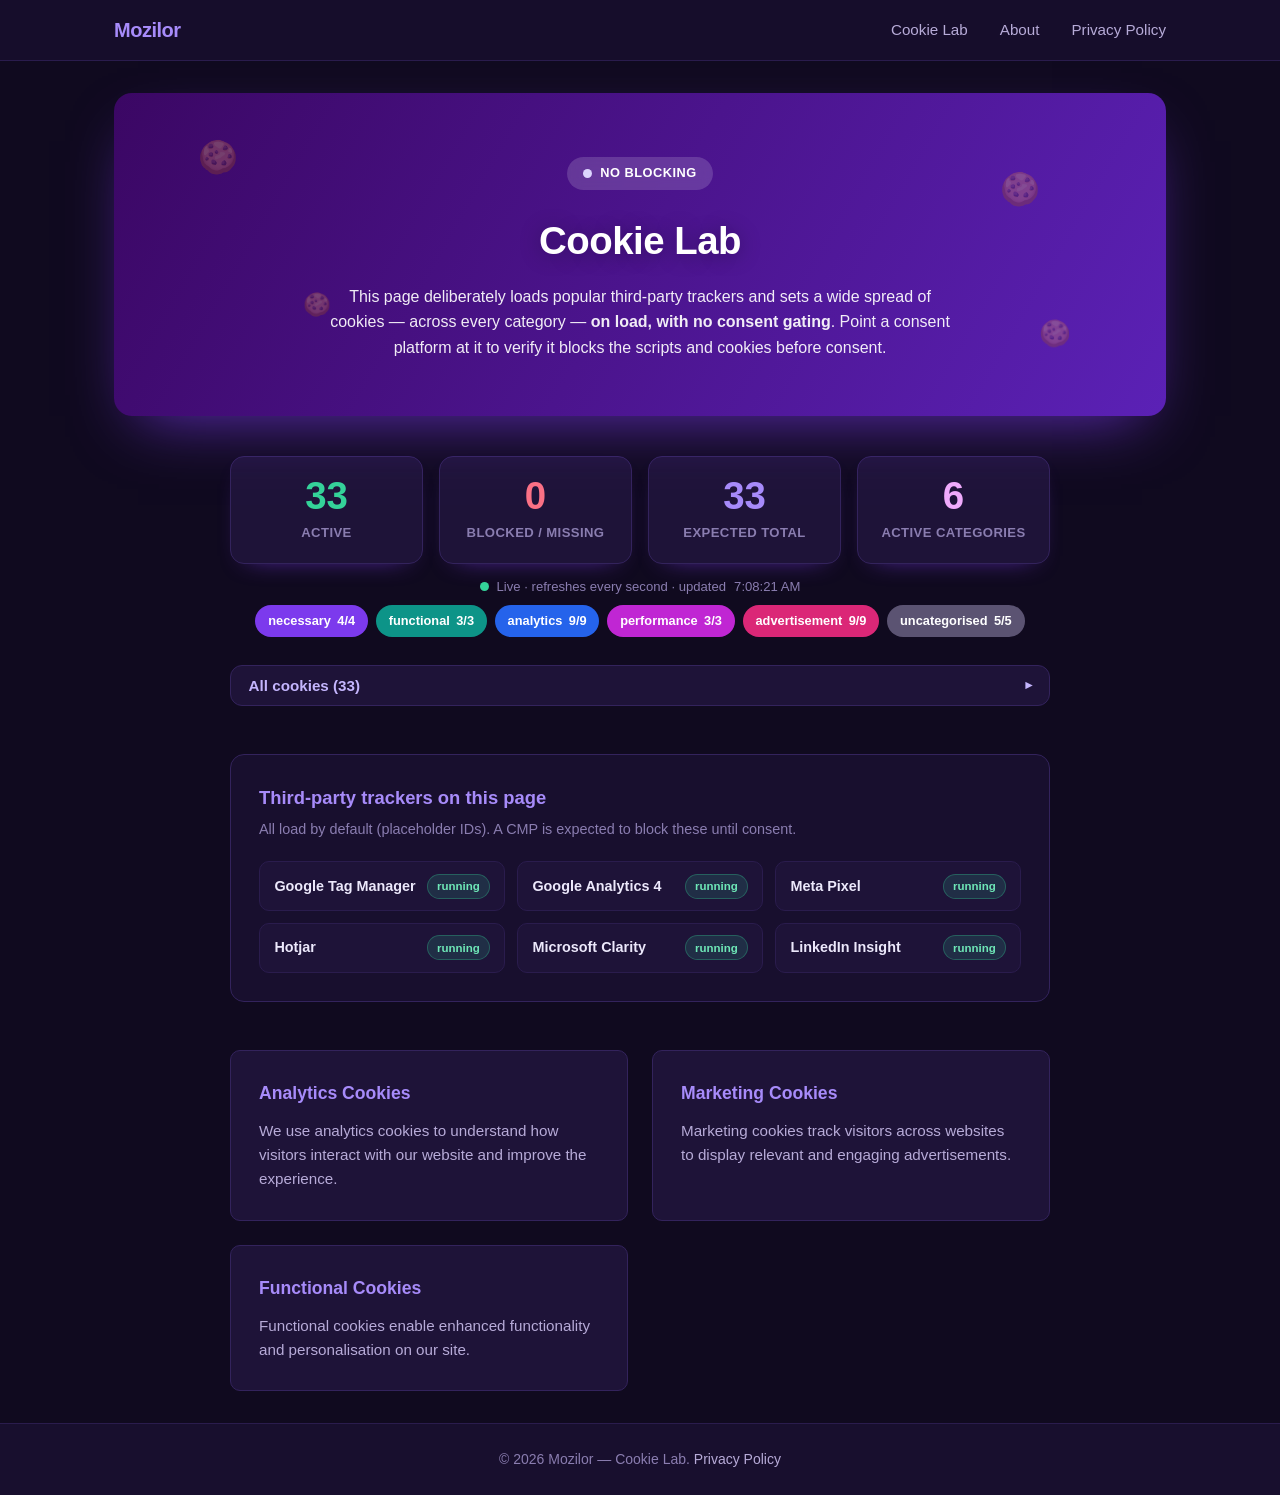
==== index.html @ 1a072ef5 "Retheme site to deep violet and make Cookie Lab the home page Replace the light blue/amber palette w" ====
<!DOCTYPE html>
<html lang="en">
<head>
  <meta charset="UTF-8" />
  <meta name="viewport" content="width=device-width, initial-scale=1.0" />
  <title>Cookie Lab — Mozilor Test Site</title>
  <link rel="stylesheet" href="css/style.css" />

  <!-- ============================================================
       COOKIE LAB — deliberately cookie- & script-heavy test page.
       Everything here runs BY DEFAULT with NO consent gating, so a
       CMP (e.g. CookieYes) can be layered on top to verify it blocks
       these scripts/cookies before consent. Do NOT add type="text/plain"
       or data-cookieyes here — that would pre-block and defeat the test.
       ============================================================ -->

  <!-- 1) First-party cookies across every category, set synchronously on load. -->
  <script>
    (function () {
      var exp = new Date(Date.now() + 365 * 864e5).toUTCString();
      // name -> CookieYes category (for the live readout below)
      var jar = {
        // Necessary
        'PHPSESSID': 'necessary',
        'csrftoken': 'necessary',
        'XSRF-TOKEN': 'necessary',
        'wordpress_test_cookie': 'necessary',
        // Functional
        'yt-remote-device-id': 'functional',
        'yt-remote-connected-devices': 'functional',
        'wp-wpml_current_language': 'functional',
        // Analytics
        '_ga': 'analytics',
        '_gid': 'analytics',
        '_ga_QSV2L7QZRD': 'analytics',
        '__utma': 'analytics',
        '__utmb': 'analytics',
        '__utmz': 'analytics',
        '_hjSessionUser_1234567': 'analytics',
        '_clck': 'analytics',
        '_clsk': 'analytics',
        // Performance
        '_gat': 'performance',
        '_gat_gtag_UA_000000_1': 'performance',
        'AMP_TOKEN': 'performance',
        // Advertisement
        '_fbp': 'advertisement',
        'fr': 'advertisement',
        '_gcl_au': 'advertisement',
        'IDE': 'advertisement',
        'test_cookie': 'advertisement',
        'MUID': 'advertisement',
        '_ttp': 'advertisement',
        'personalization_id': 'advertisement',
        '_scid': 'advertisement',
        // Uncategorised (invented names, not in any dictionary)
        'qa_uncat_alpha': 'uncategorised',
        'qa_uncat_beta': 'uncategorised',
        'qa_uncat_gamma': 'uncategorised',
        'qa_custom_widget': 'uncategorised',
        'qa_session_flag': 'uncategorised'
      };
      var i = 0;
      for (var name in jar) {
        document.cookie = name + '=qa_test_' + (i++) + '; expires=' + exp + '; path=/; SameSite=Lax';
      }
      window.__cookieCats = jar; // used by the cosmetic readout at the bottom
    })();
  </script>

  <!-- 2) Real third-party trackers, loaded BY DEFAULT (placeholder IDs).
       These are recognisable script URLs that a CMP is expected to auto-block.
       With dummy IDs they no-op functionally but still fire the network
       requests and set their own cookies, which is what we want to test. -->

  <!-- Google Tag Manager -->
  <script>
    (function (w, d, s, l, i) {
      w[l] = w[l] || []; w[l].push({ 'gtm.start': 0, event: 'gtm.js' });
      var f = d.getElementsByTagName(s)[0], j = d.createElement(s);
      j.async = true; j.src = 'https://www.googletagmanager.com/gtm.js?id=' + i;
      f.parentNode.insertBefore(j, f);
    })(window, document, 'script', 'dataLayer', 'GTM-TEST000');
  </script>

  <!-- Google Analytics 4 (gtag.js) -->
  <script async src="https://www.googletagmanager.com/gtag/js?id=G-TEST0000000"></script>
  <script>
    window.dataLayer = window.dataLayer || [];
    function gtag() { dataLayer.push(arguments); }
    gtag('js', new Date());
    gtag('config', 'G-TEST0000000');
  </script>

  <!-- Meta (Facebook) Pixel -->
  <script>
    !function (f, b, e, v, n, t, s) {
      if (f.fbq) return; n = f.fbq = function () {
        n.callMethod ? n.callMethod.apply(n, arguments) : n.queue.push(arguments);
      };
      if (!f._fbq) f._fbq = n; n.push = n; n.loaded = !0; n.version = '2.0';
      n.queue = []; t = b.createElement(e); t.async = !0;
      t.src = v; s = b.getElementsByTagName(e)[0]; s.parentNode.insertBefore(t, s);
    }(window, document, 'script', 'https://connect.facebook.net/en_US/fbevents.js');
    fbq('init', '000000000000000');
    fbq('track', 'PageView');
  </script>

  <!-- Hotjar -->
  <script>
    (function (h, o, t, j, a, r) {
      h.hj = h.hj || function () { (h.hj.q = h.hj.q || []).push(arguments); };
      h._hjSettings = { hjid: 1234567, hjsv: 6 };
      a = o.getElementsByTagName('head')[0];
      r = o.createElement('script'); r.async = 1;
      r.src = t + h._hjSettings.hjid + j + h._hjSettings.hjsv;
      a.appendChild(r);
    })(window, document, 'https://static.hotjar.com/c/hotjar-', '.js?sv=');
  </script>

  <!-- Microsoft Clarity -->
  <script>
    (function (c, l, a, r, i, t, y) {
      c[a] = c[a] || function () { (c[a].q = c[a].q || []).push(arguments); };
      t = l.createElement(r); t.async = 1;
      t.src = 'https://www.clarity.ms/tag/' + i;
      y = l.getElementsByTagName(r)[0]; y.parentNode.insertBefore(t, y);
    })(window, document, 'clarity', 'script', 'test00000');
  </script>

  <!-- LinkedIn Insight Tag -->
  <script>
    _linkedin_partner_id = '0000000';
    window._linkedin_data_partner_ids = window._linkedin_data_partner_ids || [];
    window._linkedin_data_partner_ids.push(_linkedin_partner_id);
  </script>
  <script async src="https://snap.licdn.com/li.lms-analytics/insight.min.js"></script>

  <!-- Flashy, page-scoped styling. Purely cosmetic. Deep violet theme. -->
  <style>
    .fixture-hero {
      position: relative;
      overflow: hidden;
      border-radius: 18px;
      padding: 4rem 1.5rem 3.5rem;
      text-align: center;
      color: #fff;
      background: linear-gradient(120deg, #3b0764, #5b21b6, #7c3aed, #a855f7);
      background-size: 300% 300%;
      animation: gradientShift 12s ease infinite;
      box-shadow: 0 24px 60px -24px rgba(124, 58, 237, 0.75);
    }
    @keyframes gradientShift {
      0%   { background-position: 0% 50%; }
      50%  { background-position: 100% 50%; }
      100% { background-position: 0% 50%; }
    }
    .fixture-hero h1 {
      color: #fff;
      font-size: 2.4rem;
      letter-spacing: -0.5px;
      margin-bottom: 0.75rem;
      text-shadow: 0 2px 20px rgba(0, 0, 0, 0.35);
    }
    .fixture-hero p {
      color: rgba(255, 255, 255, 0.92);
      max-width: 620px;
      margin: 0 auto;
    }
    .badge {
      display: inline-flex;
      align-items: center;
      gap: 0.5rem;
      margin-bottom: 1.25rem;
      padding: 0.4rem 1rem;
      border-radius: 999px;
      background: rgba(255, 255, 255, 0.16);
      backdrop-filter: blur(6px);
      font-size: 0.8rem;
      font-weight: 600;
      letter-spacing: 0.5px;
      text-transform: uppercase;
    }
    .dot {
      width: 9px;
      height: 9px;
      border-radius: 50%;
      background: #ddd6fe;
      box-shadow: 0 0 0 0 rgba(221, 214, 254, 0.7);
      animation: pulse 1.8s infinite;
    }
    @keyframes pulse {
      0%   { box-shadow: 0 0 0 0 rgba(221, 214, 254, 0.7); }
      70%  { box-shadow: 0 0 0 12px rgba(221, 214, 254, 0); }
      100% { box-shadow: 0 0 0 0 rgba(221, 214, 254, 0); }
    }
    .float {
      position: absolute;
      font-size: 2rem;
      opacity: 0.28;
      animation: floaty 9s ease-in-out infinite;
      user-select: none;
    }
    .float:nth-child(1) { top: 12%; left: 8%;  animation-delay: 0s;   }
    .float:nth-child(2) { top: 60%; left: 18%; animation-delay: 1.5s; font-size: 1.4rem; }
    .float:nth-child(3) { top: 22%; right: 12%; animation-delay: 0.8s; }
    .float:nth-child(4) { top: 68%; right: 9%;  animation-delay: 2.2s; font-size: 1.6rem; }
    @keyframes floaty {
      0%, 100% { transform: translateY(0) rotate(0deg); }
      50%      { transform: translateY(-18px) rotate(8deg); }
    }

    /* Live status dashboard */
    .stats {
      display: grid;
      grid-template-columns: repeat(auto-fit, minmax(150px, 1fr));
      gap: 1rem;
      max-width: 820px;
      margin: 2.5rem auto 0.75rem;
    }
    .stat {
      background: var(--surface);
      border: 1px solid var(--border);
      border-radius: 14px;
      padding: 1.25rem 1rem;
      text-align: center;
      box-shadow: 0 10px 26px -18px rgba(124, 58, 237, 0.9);
    }
    .stat .num {
      font-size: 2.4rem;
      font-weight: 800;
      line-height: 1;
      transition: color 0.3s;
    }
    .stat.active .num   { color: var(--ok); }
    .stat.blocked .num  { color: var(--bad); }
    .stat.total .num    { color: var(--violet); }
    .stat.cats .num     { color: #f0abfc; }
    .stat .label {
      margin-top: 0.4rem;
      color: var(--text-faint);
      font-size: 0.82rem;
      font-weight: 600;
      text-transform: uppercase;
      letter-spacing: 0.4px;
    }
    .live-meta {
      display: flex;
      align-items: center;
      justify-content: center;
      gap: 0.5rem;
      color: var(--text-faint);
      font-size: 0.82rem;
      margin-bottom: 0.5rem;
    }
    .live-meta .dot {
      background: var(--ok);
      box-shadow: 0 0 0 0 rgba(52, 211, 153, 0.7);
      animation: pulseOk 1.8s infinite;
    }
    @keyframes pulseOk {
      0%   { box-shadow: 0 0 0 0 rgba(52, 211, 153, 0.7); }
      70%  { box-shadow: 0 0 0 12px rgba(52, 211, 153, 0); }
      100% { box-shadow: 0 0 0 0 rgba(52, 211, 153, 0); }
    }
    .cat-breakdown {
      display: flex;
      flex-wrap: wrap;
      gap: 0.5rem;
      justify-content: center;
      max-width: 820px;
      margin: 0.5rem auto 0;
    }
    .cat-stat {
      display: inline-flex;
      align-items: center;
      gap: 0.4rem;
      padding: 0.35rem 0.8rem;
      border-radius: 999px;
      font-size: 0.8rem;
      font-weight: 600;
      color: #fff;
    }
    /* Category hues — violet family for the site's own cookies, distinct
       accents for the rest so the breakdown stays readable on dark. */
    .cat-stat.necessary,     .chip.necessary     { background: #7c3aed; }
    .cat-stat.functional,    .chip.functional    { background: #0d9488; }
    .cat-stat.analytics,     .chip.analytics     { background: #2563eb; }
    .cat-stat.performance,   .chip.performance   { background: #c026d3; }
    .cat-stat.advertisement, .chip.advertisement { background: #db2777; }
    .cat-stat.uncategorised, .chip.uncategorised { background: #5b5372; }
    .cat-stat .frac { font-weight: 800; }
    .cat-stat.empty { opacity: 0.4; }

    .cookie-list { max-width: 820px; margin: 1.75rem auto 0; }
    .cookie-list-toggle {
      display: flex;
      align-items: center;
      justify-content: space-between;
      width: 100%;
      padding: 0.7rem 1.1rem;
      background: var(--surface);
      border: 1px solid var(--border);
      border-radius: 12px;
      color: var(--violet-soft);
      font-size: 0.95rem;
      font-weight: 700;
      cursor: pointer;
      transition: background 0.2s;
    }
    .cookie-list-toggle:hover { background: var(--surface-2); }
    .cookie-list-toggle .chev { transition: transform 0.25s; font-size: 0.8rem; }
    .cookie-list.collapsed .cookie-list-toggle .chev { transform: rotate(-90deg); }
    .cookie-list.collapsed .chips {
      max-height: 0;
      opacity: 0;
      margin-top: 0;
      pointer-events: none;
      overflow: hidden;
    }
    .chips {
      display: flex;
      flex-wrap: wrap;
      gap: 0.6rem;
      justify-content: center;
      margin: 1rem auto 0;
      max-width: 820px;
      max-height: 1200px;
      opacity: 1;
      overflow: hidden;
      transition: max-height 0.3s ease, opacity 0.25s ease, margin 0.3s ease;
    }
    .chip {
      display: inline-flex;
      align-items: center;
      gap: 0.45rem;
      padding: 0.45rem 0.9rem;
      border-radius: 999px;
      font-size: 0.85rem;
      font-weight: 600;
      color: #fff;
      opacity: 0;
      transform: translateY(8px);
      animation: chipIn 0.45s ease forwards;
      box-shadow: 0 6px 16px -8px rgba(0, 0, 0, 0.6);
    }
    @keyframes chipIn { to { opacity: 1; transform: translateY(0); } }
    .chip .cat { font-weight: 400; opacity: 0.85; font-size: 0.72rem; }

    /* Third-party trackers list */
    .trackers {
      max-width: 820px;
      margin: 3rem auto 0;
      padding: 1.75rem;
      background: var(--bg-elev);
      border: 1px solid var(--border);
      border-radius: 14px;
    }
    .trackers h2 { font-size: 1.15rem; color: var(--violet); margin-bottom: 0.35rem; }
    .trackers > p { color: var(--text-faint); font-size: 0.9rem; margin-bottom: 1.25rem; }
    .tracker-grid {
      display: grid;
      grid-template-columns: repeat(auto-fit, minmax(220px, 1fr));
      gap: 0.75rem;
    }
    .tracker {
      display: flex;
      align-items: center;
      gap: 0.6rem;
      padding: 0.7rem 0.9rem;
      background: var(--surface);
      border: 1px solid var(--border-soft);
      border-radius: 10px;
      font-size: 0.9rem;
      font-weight: 600;
      color: var(--text);
    }
    .tracker .run {
      margin-left: auto;
      font-size: 0.72rem;
      font-weight: 700;
      color: #6ee7b7;
      background: rgba(52, 211, 153, 0.14);
      border: 1px solid rgba(52, 211, 153, 0.3);
      padding: 0.15rem 0.55rem;
      border-radius: 999px;
    }
    .tracker small { display: block; font-weight: 400; color: var(--text-faint); }

    /* Category explainer cards */
    .cards { max-width: 820px; margin: 0 auto; padding-top: 3rem; }

    /* Responsive (page-scoped) */
    @media (max-width: 768px) {
      .fixture-hero { padding: 3rem 1rem 2.75rem; }
      .fixture-hero h1 { font-size: 2rem; }
    }
    @media (max-width: 560px) {
      .stats { grid-template-columns: repeat(2, 1fr); gap: 0.75rem; }
      .stat { padding: 1rem 0.75rem; }
      .stat .num { font-size: 1.9rem; }
      .fixture-hero { padding: 2.5rem 1rem 2.25rem; }
      .fixture-hero h1 { font-size: 1.7rem; }
      .live-meta { font-size: 0.75rem; }
      .trackers, .stats, .cat-breakdown, .cookie-list { padding-left: 0; padding-right: 0; }
      .trackers { padding: 1.25rem; }
    }
  </style>
</head>
<body>
  <header>
    <nav>
      <span class="logo">Mozilor</span>
      <ul>
        <li><a href="index.html">Cookie Lab</a></li>
        <li><a href="about.html">About</a></li>
        <li><a href="privacy-policy.html">Privacy Policy</a></li>
      </ul>
    </nav>
  </header>

  <main>
    <section class="fixture-hero">
      <span class="float">🍪</span>
      <span class="float">🍪</span>
      <span class="float">🍪</span>
      <span class="float">🍪</span>
      <span class="badge"><span class="dot"></span> No blocking</span>
      <h1>Cookie Lab</h1>
      <p>
        This page deliberately loads popular third-party trackers and sets a wide
        spread of cookies — across every category — <strong>on load, with no consent
        gating</strong>. Point a consent platform at it to verify it blocks the
        scripts and cookies before consent.
      </p>
    </section>

    <div class="stats">
      <div class="stat active">
        <div class="num" id="stat-active">0</div>
        <div class="label">Active</div>
      </div>
      <div class="stat blocked">
        <div class="num" id="stat-blocked">0</div>
        <div class="label">Blocked / missing</div>
      </div>
      <div class="stat total">
        <div class="num" id="stat-total">0</div>
        <div class="label">Expected total</div>
      </div>
      <div class="stat cats">
        <div class="num" id="stat-cats">0</div>
        <div class="label">Active categories</div>
      </div>
    </div>

    <div class="live-meta"><span class="dot"></span> Live · refreshes every second · updated <span id="updated">—</span></div>

    <div class="cat-breakdown" id="cat-breakdown"></div>

    <div class="cookie-list collapsed" id="cookie-list">
      <button class="cookie-list-toggle" id="chips-toggle" aria-expanded="false" aria-controls="cookie-chips">
        <span>All cookies (<span id="chips-count">0</span>)</span>
        <span class="chev">▾</span>
      </button>
      <div class="chips" id="cookie-chips"></div>
    </div>

    <section class="trackers">
      <h2>Third-party trackers on this page</h2>
      <p>All load by default (placeholder IDs). A CMP is expected to block these until consent.</p>
      <div class="tracker-grid">
        <div class="tracker">Google Tag Manager <span class="run">running</span></div>
        <div class="tracker">Google Analytics 4 <span class="run">running</span></div>
        <div class="tracker">Meta Pixel <span class="run">running</span></div>
        <div class="tracker">Hotjar <span class="run">running</span></div>
        <div class="tracker">Microsoft Clarity <span class="run">running</span></div>
        <div class="tracker">LinkedIn Insight <span class="run">running</span></div>
      </div>
    </section>

    <section class="cards">
      <div class="card">
        <h2>Analytics Cookies</h2>
        <p>We use analytics cookies to understand how visitors interact with our website and improve the experience.</p>
      </div>
      <div class="card">
        <h2>Marketing Cookies</h2>
        <p>Marketing cookies track visitors across websites to display relevant and engaging advertisements.</p>
      </div>
      <div class="card">
        <h2>Functional Cookies</h2>
        <p>Functional cookies enable enhanced functionality and personalisation on our site.</p>
      </div>
    </section>
  </main>

  <footer>
    <p>&copy; 2026 Mozilor — Cookie Lab. <a href="privacy-policy.html">Privacy Policy</a></p>
  </footer>

  <!-- Live observer: polls document.cookie every second and reports status.
       READS only — it never sets, changes, or removes a cookie. As a CMP blocks
       or clears cookies, Active drops and Blocked rises here in real time. -->
  <script>
    (function () {
      var catalog = window.__cookieCats || {};
      var expectedNames = Object.keys(catalog);
      var ORDER = ['necessary', 'functional', 'analytics', 'performance', 'advertisement', 'uncategorised'];

      var els = {
        active: document.getElementById('stat-active'),
        blocked: document.getElementById('stat-blocked'),
        total: document.getElementById('stat-total'),
        cats: document.getElementById('stat-cats'),
        updated: document.getElementById('updated'),
        breakdown: document.getElementById('cat-breakdown'),
        chips: document.getElementById('cookie-chips'),
        chipsCount: document.getElementById('chips-count')
      };
      els.total.textContent = expectedNames.length;

      var prevSig = null; // only re-render chips when the cookie set changes

      function readPresent() {
        return document.cookie
          .split(';')
          .map(function (c) { return c.trim().split('=')[0]; })
          .filter(Boolean);
      }

      function refresh() {
        var present = readPresent();
        var presentSet = {};
        present.forEach(function (n) { presentSet[n] = true; });

        var activeExpected = expectedNames.filter(function (n) { return presentSet[n]; });
        var blocked = expectedNames.length - activeExpected.length;

        var expByCat = {}, actByCat = {};
        ORDER.forEach(function (c) { expByCat[c] = 0; actByCat[c] = 0; });
        expectedNames.forEach(function (n) {
          var c = catalog[n] || 'uncategorised';
          expByCat[c]++;
          if (presentSet[n]) actByCat[c]++;
        });
        var activeCats = ORDER.filter(function (c) { return actByCat[c] > 0; }).length;

        els.active.textContent = activeExpected.length;
        els.blocked.textContent = blocked;
        els.cats.textContent = activeCats;
        els.updated.textContent = new Date().toLocaleTimeString();

        els.breakdown.innerHTML = '';
        ORDER.forEach(function (c) {
          if (!expByCat[c]) return;
          var b = document.createElement('span');
          b.className = 'cat-stat ' + c + (actByCat[c] === 0 ? ' empty' : '');
          b.innerHTML = c + ' <span class="frac">' + actByCat[c] + '/' + expByCat[c] + '</span>';
          els.breakdown.appendChild(b);
        });

        els.chipsCount.textContent = present.length;

        // Re-render chips only when the present set actually changes (avoids flicker).
        var sig = present.slice().sort().join('|');
        if (sig !== prevSig) {
          prevSig = sig;
          els.chips.innerHTML = '';
          present.forEach(function (name, i) {
            var cat = catalog[name] || 'uncategorised';
            var chip = document.createElement('span');
            chip.className = 'chip ' + cat;
            chip.style.animationDelay = (i * 0.03) + 's';
            chip.innerHTML = name + ' <span class="cat">' + cat + '</span>';
            els.chips.appendChild(chip);
          });
        }
      }

      refresh();
      setInterval(refresh, 1000);
    })();
  </script>

  <!-- Collapse / expand the cookie chip list. -->
  <script>
    (function () {
      var list = document.getElementById('cookie-list');
      var btn = document.getElementById('chips-toggle');
      btn.addEventListener('click', function () {
        var collapsed = list.classList.toggle('collapsed');
        btn.setAttribute('aria-expanded', String(!collapsed));
      });
    })();
  </script>
</body>
</html>
---- css/style.css ----
:root {
  /* Deep violet palette */
  --bg: #100a1f;
  --bg-elev: #180f2e;
  --surface: #1e1338;
  --surface-2: #251845;
  --border: #33235c;
  --border-soft: #2a1c4d;

  --violet: #a78bfa;
  --violet-strong: #8b5cf6;
  --violet-deep: #6d28d9;
  --violet-soft: #c4b5fd;

  --text: #ece8fb;
  --text-dim: #b7abd8;
  --text-faint: #8a7db0;

  --ok: #34d399;
  --bad: #fb7185;
}

*, *::before, *::after {
  box-sizing: border-box;
  margin: 0;
  padding: 0;
}

body {
  font-family: -apple-system, BlinkMacSystemFont, "Segoe UI", Roboto, sans-serif;
  color: var(--text);
  background: var(--bg);
  line-height: 1.6;
  display: flex;
  flex-direction: column;
  min-height: 100vh;
}

/* ── Header / Nav ── */
header {
  background: rgba(24, 15, 46, 0.85);
  backdrop-filter: blur(10px);
  border-bottom: 1px solid var(--border-soft);
  position: sticky;
  top: 0;
  z-index: 100;
}

nav {
  max-width: 1100px;
  margin: 0 auto;
  padding: 0 1.5rem;
  height: 60px;
  display: flex;
  align-items: center;
  justify-content: space-between;
}

.logo {
  font-size: 1.25rem;
  font-weight: 700;
  color: var(--violet);
  letter-spacing: -0.5px;
}

nav ul {
  list-style: none;
  display: flex;
  gap: 2rem;
}

nav a {
  text-decoration: none;
  color: var(--text-dim);
  font-size: 0.95rem;
  transition: color 0.2s;
}

nav a:hover {
  color: var(--violet-soft);
}

/* ── Main ── */
main {
  flex: 1;
  max-width: 1100px;
  margin: 0 auto;
  padding: 2rem 1.5rem;
  width: 100%;
}

/* ── Hero ── */
.hero {
  text-align: center;
  padding: 4rem 1rem;
}

.hero h1 {
  font-size: 2.25rem;
  font-weight: 800;
  color: var(--text);
  margin-bottom: 1rem;
}

.hero p {
  font-size: 1.1rem;
  color: var(--text-dim);
  max-width: 560px;
  margin: 0 auto 2rem;
}

.btn {
  display: inline-block;
  background: var(--violet-strong);
  color: #fff;
  padding: 0.75rem 2rem;
  border-radius: 6px;
  text-decoration: none;
  font-weight: 600;
  transition: background 0.2s, box-shadow 0.2s;
  box-shadow: 0 10px 24px -14px rgba(139, 92, 246, 0.9);
}

.btn:hover {
  background: #7c3aed;
  box-shadow: 0 12px 28px -12px rgba(139, 92, 246, 1);
}

/* ── Cards ── */
.cards {
  display: grid;
  grid-template-columns: repeat(auto-fit, minmax(280px, 1fr));
  gap: 1.5rem;
  padding-top: 2rem;
}

.card {
  background: var(--surface);
  border: 1px solid var(--border);
  border-radius: 10px;
  padding: 1.75rem;
}

.card h2 {
  font-size: 1.1rem;
  font-weight: 700;
  margin-bottom: 0.75rem;
  color: var(--violet);
}

.card p {
  color: var(--text-dim);
  font-size: 0.95rem;
}

/* ── Page content (about / privacy) ── */
.page-content {
  max-width: 720px;
}

.page-content h1 {
  font-size: 2rem;
  font-weight: 800;
  margin-bottom: 1rem;
}

.page-content h2 {
  font-size: 1.2rem;
  font-weight: 700;
  margin: 2rem 0 0.5rem;
  color: var(--violet);
}

.page-content p,
.page-content li {
  color: var(--text-dim);
  margin-bottom: 0.75rem;
}

.page-content strong {
  color: var(--text);
}

.page-content ul {
  padding-left: 1.5rem;
}

.page-content a {
  color: var(--violet-soft);
}

/* ── Footer ── */
footer {
  text-align: center;
  padding: 1.5rem;
  font-size: 0.875rem;
  color: var(--text-faint);
  border-top: 1px solid var(--border-soft);
  background: var(--bg-elev);
}

footer a {
  color: var(--text-dim);
  text-decoration: none;
}

footer a:hover {
  color: var(--violet-soft);
}

/* ── Responsive ── */

/* Tablet */
@media (max-width: 768px) {
  nav { padding: 0 1rem; gap: 1rem; }
  nav ul { gap: 1.25rem; }
  .hero { padding: 3rem 1rem; }
  .hero h1 { font-size: 2rem; }
  main { padding: 1.75rem 1rem; }
}

/* Mobile */
@media (max-width: 560px) {
  nav {
    flex-direction: column;
    height: auto;
    padding: 0.75rem 1rem;
    gap: 0.6rem;
  }
  nav ul {
    flex-wrap: wrap;
    justify-content: center;
    gap: 0.5rem 1.1rem;
  }
  .hero { padding: 2.5rem 0.5rem; }
  .hero h1 { font-size: 1.65rem; }
  .hero p { font-size: 1rem; }
  .btn { padding: 0.7rem 1.5rem; }
  .cards { gap: 1rem; }
  .card { padding: 1.35rem; }
  .page-content h1 { font-size: 1.6rem; }
}
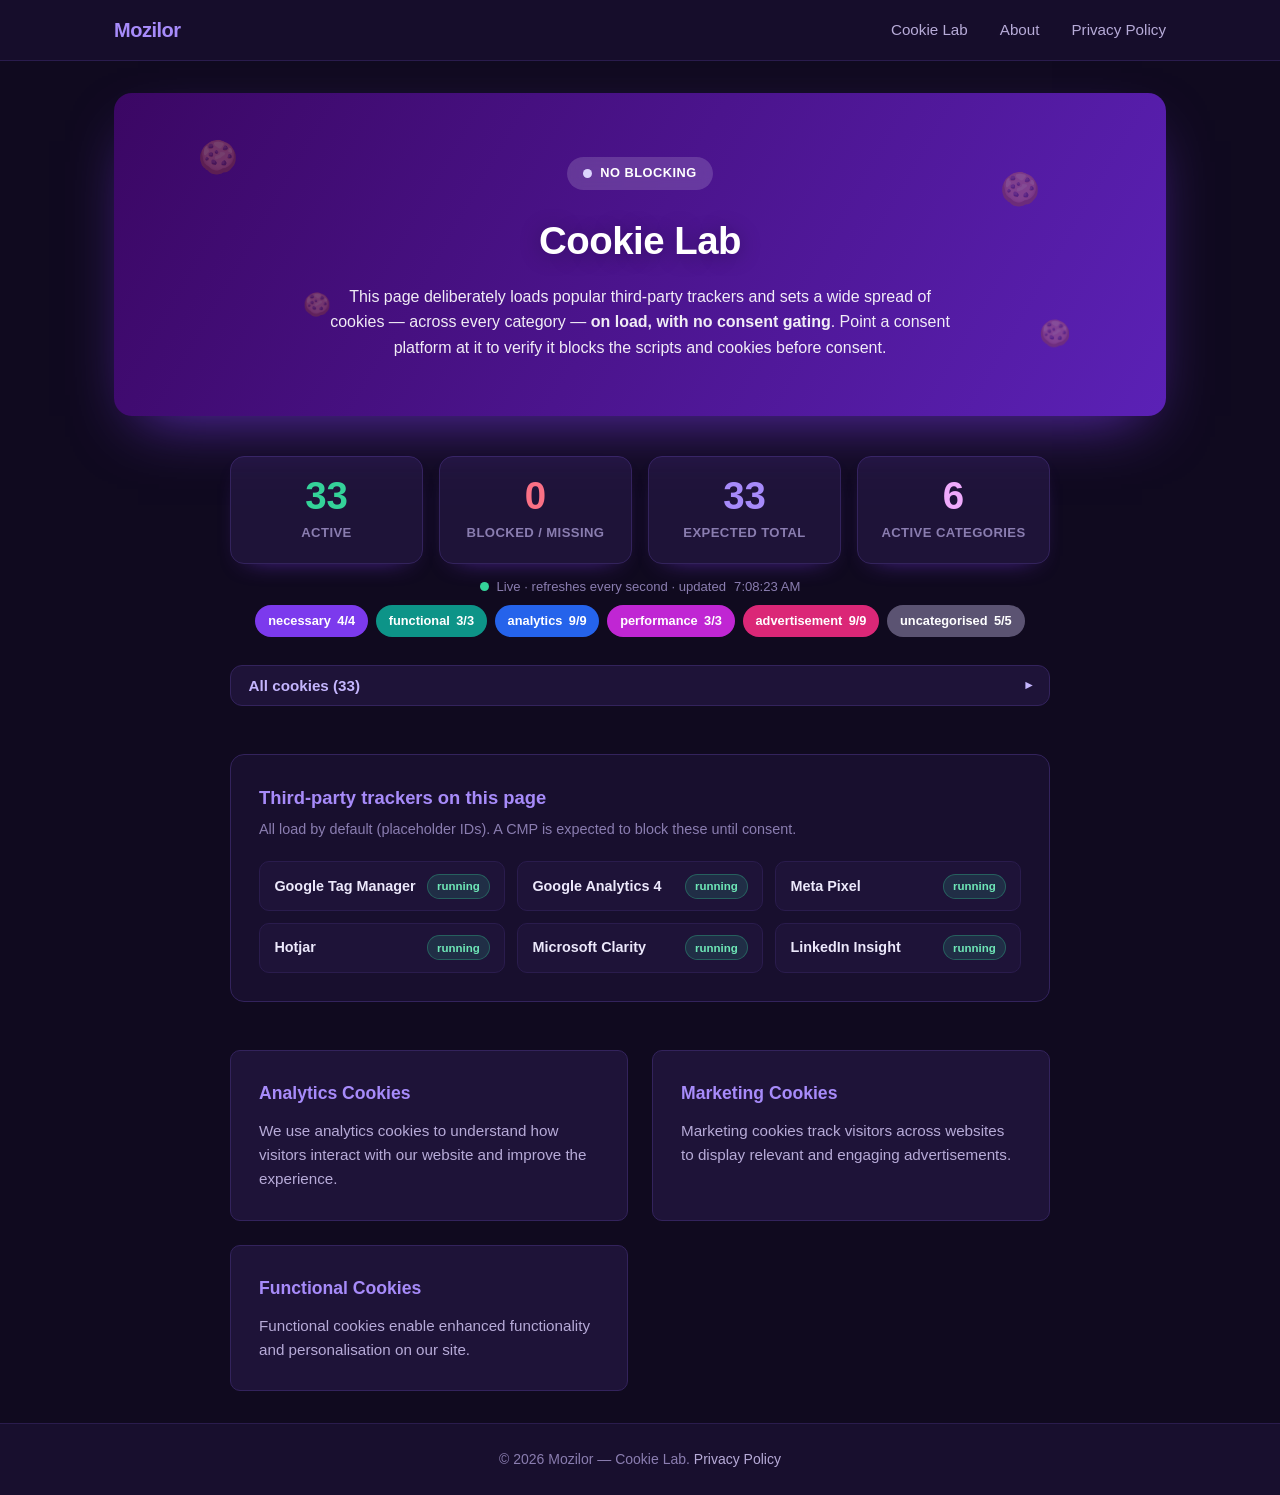
==== commit d8747771: "Install the CookieYes banner script on the Cookie Lab page Co-Authored-By: Claude Opus 5 (1M context" ====
--- a/index.html
+++ b/index.html
@@ -1,6 +1,9 @@
 <!DOCTYPE html>
 <html lang="en">
 <head>
+  <!-- Start cookieyes banner --> 
+  <script id="cookieyes" type="text/javascript" src="https://cdn-mojoview.uk/client_data/e5d10eb549fe17fa5abad4c6927c2b32/script.js"></script> 
+  <!-- End cookieyes banner -->
   <meta charset="UTF-8" />
   <meta name="viewport" content="width=device-width, initial-scale=1.0" />
   <title>Cookie Lab — Mozilor Test Site</title>
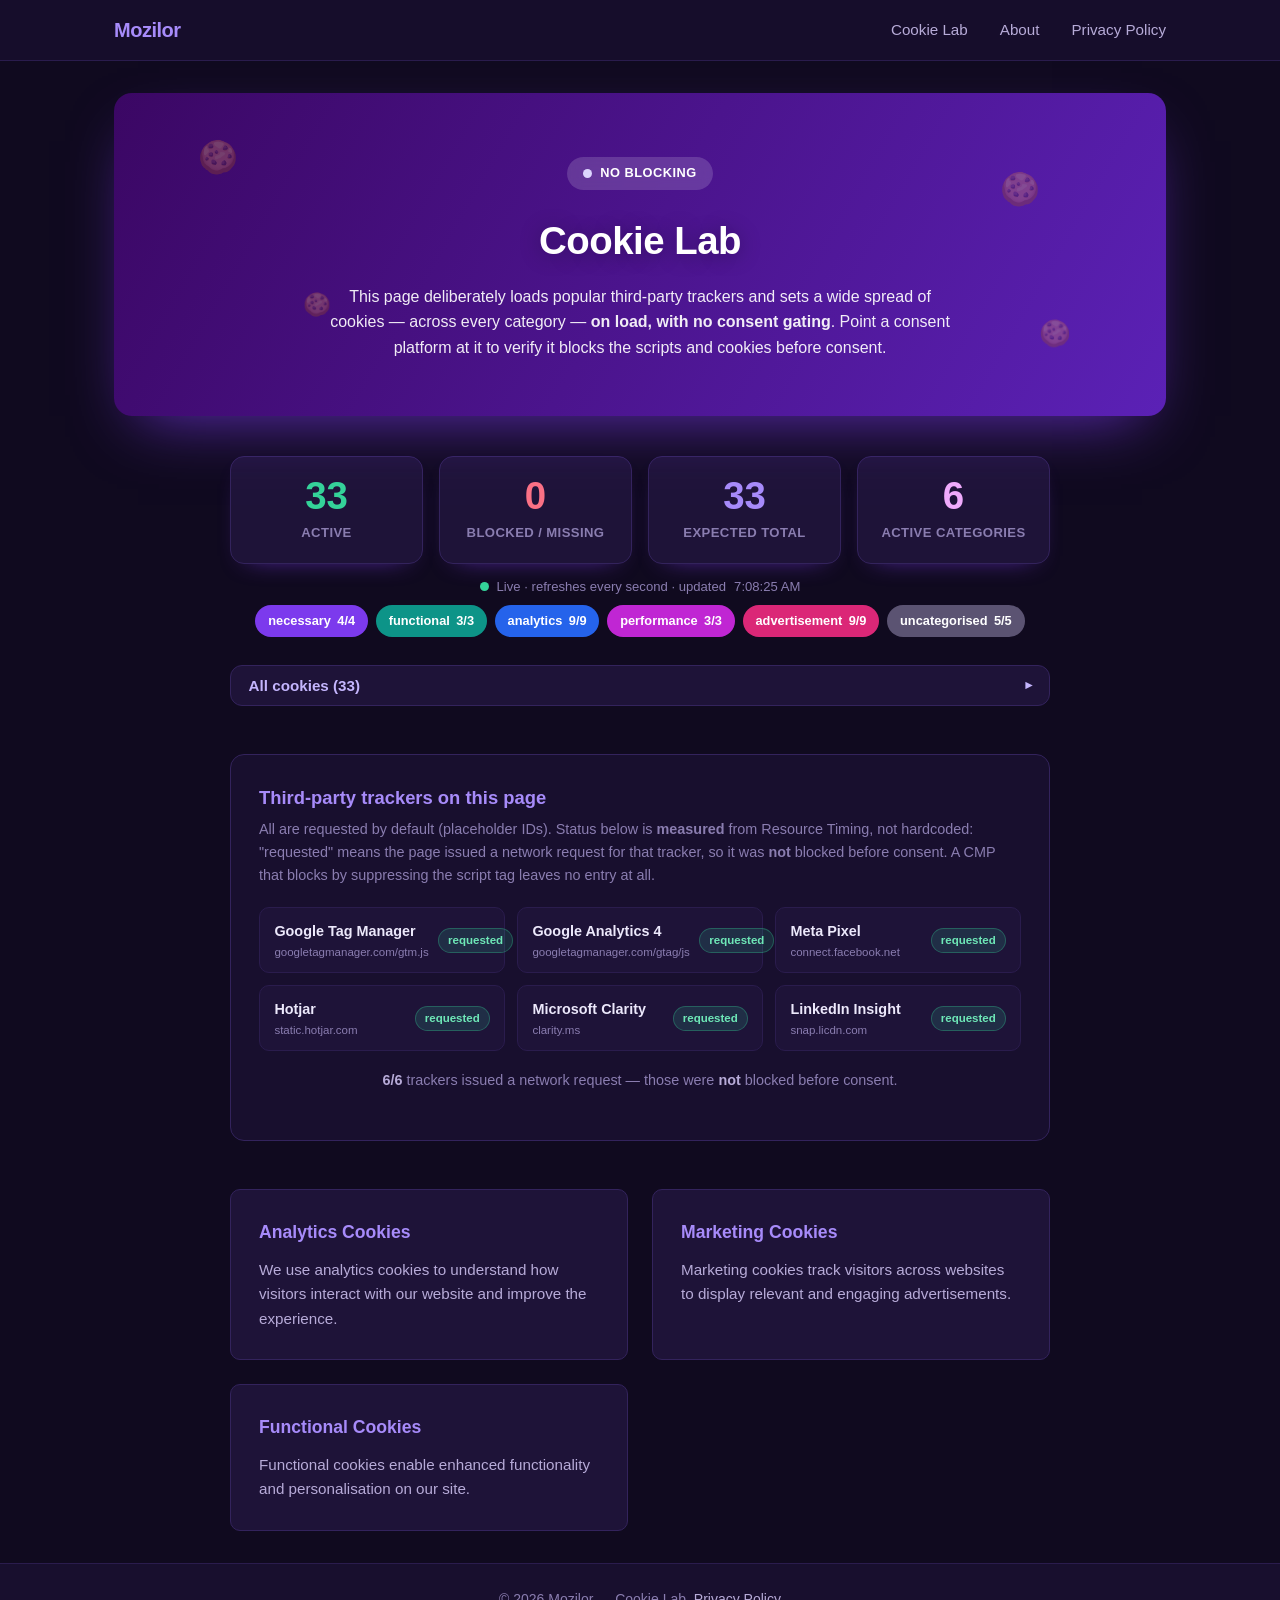
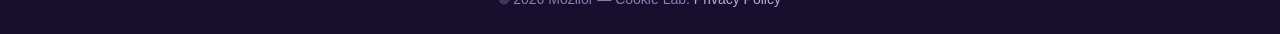
==== commit 7ff39d9b: "Measure tracker status instead of hardcoding "running" The six tracker badges were static markup tha" ====
--- a/index.html
+++ b/index.html
@@ -382,13 +382,39 @@
       margin-left: auto;
       font-size: 0.72rem;
       font-weight: 700;
+      padding: 0.15rem 0.55rem;
+      border-radius: 999px;
+      white-space: nowrap;
+      /* Default = pending, until the observer below has actually measured. */
+      color: var(--text-faint);
+      background: rgba(138, 125, 176, 0.14);
+      border: 1px solid rgba(138, 125, 176, 0.3);
+    }
+    .tracker .run.is-running {
       color: #6ee7b7;
       background: rgba(52, 211, 153, 0.14);
-      border: 1px solid rgba(52, 211, 153, 0.3);
-      padding: 0.15rem 0.55rem;
-      border-radius: 999px;
+      border-color: rgba(52, 211, 153, 0.3);
+    }
+    .tracker .run.is-blocked {
+      color: #fda4af;
+      background: rgba(251, 113, 133, 0.14);
+      border-color: rgba(251, 113, 133, 0.35);
+    }
+    .tracker.blocked { border-color: rgba(251, 113, 133, 0.3); }
+    .tracker .host {
+      display: block;
+      font-weight: 400;
+      font-size: 0.72rem;
+      color: var(--text-faint);
     }
     .tracker small { display: block; font-weight: 400; color: var(--text-faint); }
+    .tracker-summary {
+      margin-top: 1.1rem;
+      font-size: 0.82rem;
+      color: var(--text-faint);
+      text-align: center;
+    }
+    .tracker-summary b { color: var(--text-dim); }
 
     /* Category explainer cards */
     .cards { max-width: 820px; margin: 0 auto; padding-top: 3rem; }
@@ -471,15 +497,40 @@
 
     <section class="trackers">
       <h2>Third-party trackers on this page</h2>
-      <p>All load by default (placeholder IDs). A CMP is expected to block these until consent.</p>
-      <div class="tracker-grid">
-        <div class="tracker">Google Tag Manager <span class="run">running</span></div>
-        <div class="tracker">Google Analytics 4 <span class="run">running</span></div>
-        <div class="tracker">Meta Pixel <span class="run">running</span></div>
-        <div class="tracker">Hotjar <span class="run">running</span></div>
-        <div class="tracker">Microsoft Clarity <span class="run">running</span></div>
-        <div class="tracker">LinkedIn Insight <span class="run">running</span></div>
+      <p>
+        All are requested by default (placeholder IDs). Status below is <strong>measured</strong>
+        from Resource Timing, not hardcoded: "requested" means the page issued a network
+        request for that tracker, so it was <strong>not</strong> blocked before consent.
+        A CMP that blocks by suppressing the script tag leaves no entry at all.
+      </p>
+      <!-- data-match: substrings tested against each resource entry's URL. -->
+      <div class="tracker-grid" id="tracker-grid">
+        <div class="tracker" data-match="googletagmanager.com/gtm.js">
+          <span>Google Tag Manager <span class="host">googletagmanager.com/gtm.js</span></span>
+          <span class="run">checking…</span>
+        </div>
+        <div class="tracker" data-match="googletagmanager.com/gtag/js">
+          <span>Google Analytics 4 <span class="host">googletagmanager.com/gtag/js</span></span>
+          <span class="run">checking…</span>
+        </div>
+        <div class="tracker" data-match="connect.facebook.net">
+          <span>Meta Pixel <span class="host">connect.facebook.net</span></span>
+          <span class="run">checking…</span>
+        </div>
+        <div class="tracker" data-match="static.hotjar.com|hotjar.io">
+          <span>Hotjar <span class="host">static.hotjar.com</span></span>
+          <span class="run">checking…</span>
+        </div>
+        <div class="tracker" data-match="clarity.ms">
+          <span>Microsoft Clarity <span class="host">clarity.ms</span></span>
+          <span class="run">checking…</span>
+        </div>
+        <div class="tracker" data-match="licdn.com">
+          <span>LinkedIn Insight <span class="host">snap.licdn.com</span></span>
+          <span class="run">checking…</span>
+        </div>
       </div>
+      <p class="tracker-summary" id="tracker-summary"></p>
     </section>
 
     <section class="cards">
@@ -597,5 +648,56 @@
       });
     })();
   </script>
+
+  <!-- Tracker status, MEASURED rather than asserted. Resource Timing lists every
+       request the page actually made, including cross-origin ones, so a tracker
+       that a CMP blocked leaves no entry. Requests can be issued late (a tracker
+       loading a second file, or firing after consent), so this keeps polling. -->
+  <script>
+    (function () {
+      var rows = [].slice.call(document.querySelectorAll('#tracker-grid .tracker'));
+      var summary = document.getElementById('tracker-summary');
+
+      function requested(patterns) {
+        if (!window.performance || !performance.getEntriesByType) return null;
+        var urls = performance.getEntriesByType('resource').map(function (e) { return e.name; });
+        for (var i = 0; i < patterns.length; i++) {
+          for (var j = 0; j < urls.length; j++) {
+            if (urls[j].indexOf(patterns[i]) !== -1) return true;
+          }
+        }
+        return false;
+      }
+
+      function refresh() {
+        var running = 0;
+        rows.forEach(function (row) {
+          var badge = row.querySelector('.run');
+          var hit = requested(row.getAttribute('data-match').split('|'));
+
+          if (hit === null) {           // Resource Timing unavailable
+            badge.textContent = 'unknown';
+            return;
+          }
+          if (hit) {
+            running++;
+            badge.textContent = 'requested';
+            badge.className = 'run is-running';
+            row.classList.remove('blocked');
+          } else {
+            badge.textContent = 'no request';
+            badge.className = 'run is-blocked';
+            row.classList.add('blocked');
+          }
+        });
+
+        summary.innerHTML = '<b>' + running + '/' + rows.length + '</b> trackers issued a network request' +
+          (running ? ' — those were <b>not</b> blocked before consent.' : ' — all blocked.');
+      }
+
+      refresh();
+      setInterval(refresh, 1000);
+    })();
+  </script>
 </body>
 </html>
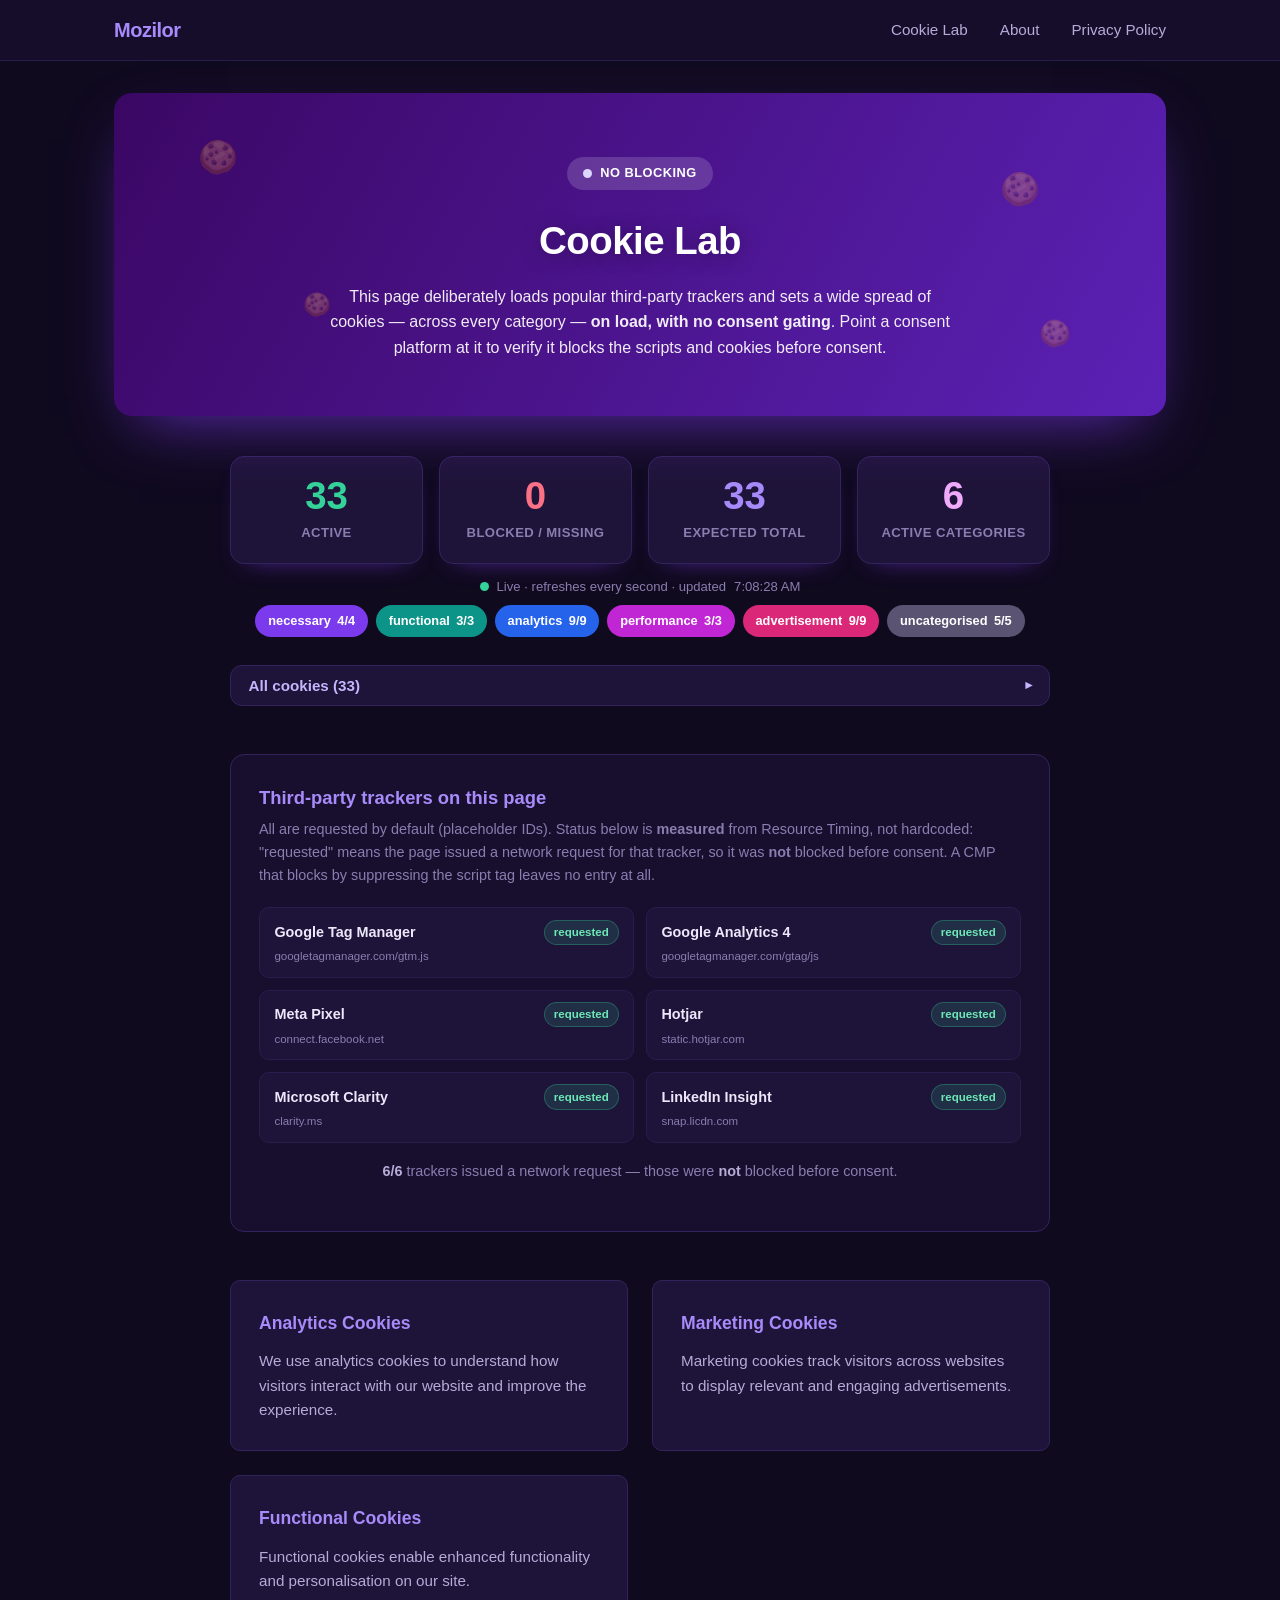
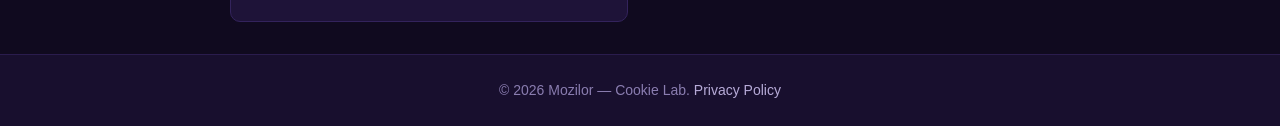
==== commit 3eb2666c: "Stop tracker badges overflowing their cards The tracker card was a flex row, so the name/host span k" ====
--- a/index.html
+++ b/index.html
@@ -363,13 +363,20 @@
     .trackers > p { color: var(--text-faint); font-size: 0.9rem; margin-bottom: 1.25rem; }
     .tracker-grid {
       display: grid;
-      grid-template-columns: repeat(auto-fit, minmax(220px, 1fr));
+      /* 300px min keeps this to two columns inside the 820px panel, so the
+         longer tracker names still fit on one line beside their badge. */
+      grid-template-columns: repeat(auto-fit, minmax(300px, 1fr));
       gap: 0.75rem;
     }
+    /* Two columns, two rows: name + badge on the first row, host URL spanning
+       the full width below it. Grid (not flex) so the long unbreakable tracker
+       URLs can never push the badge outside the card. */
     .tracker {
-      display: flex;
+      display: grid;
+      grid-template-columns: 1fr auto;
       align-items: center;
-      gap: 0.6rem;
+      column-gap: 0.6rem;
+      row-gap: 0.15rem;
       padding: 0.7rem 0.9rem;
       background: var(--surface);
       border: 1px solid var(--border-soft);
@@ -378,8 +385,14 @@
       font-weight: 600;
       color: var(--text);
     }
+    .tracker .name {
+      min-width: 0;
+      overflow-wrap: anywhere;
+    }
     .tracker .run {
-      margin-left: auto;
+      grid-column: 2;
+      grid-row: 1;
+      justify-self: end;
       font-size: 0.72rem;
       font-weight: 700;
       padding: 0.15rem 0.55rem;
@@ -402,10 +415,12 @@
     }
     .tracker.blocked { border-color: rgba(251, 113, 133, 0.3); }
     .tracker .host {
-      display: block;
+      grid-column: 1 / -1;
+      grid-row: 2;
       font-weight: 400;
       font-size: 0.72rem;
       color: var(--text-faint);
+      overflow-wrap: anywhere;  /* long URLs wrap instead of overflowing */
     }
     .tracker small { display: block; font-weight: 400; color: var(--text-faint); }
     .tracker-summary {
@@ -506,27 +521,33 @@
       <!-- data-match: substrings tested against each resource entry's URL. -->
       <div class="tracker-grid" id="tracker-grid">
         <div class="tracker" data-match="googletagmanager.com/gtm.js">
-          <span>Google Tag Manager <span class="host">googletagmanager.com/gtm.js</span></span>
+          <span class="name">Google Tag Manager</span>
+          <span class="host">googletagmanager.com/gtm.js</span>
           <span class="run">checking…</span>
         </div>
         <div class="tracker" data-match="googletagmanager.com/gtag/js">
-          <span>Google Analytics 4 <span class="host">googletagmanager.com/gtag/js</span></span>
+          <span class="name">Google Analytics 4</span>
+          <span class="host">googletagmanager.com/gtag/js</span>
           <span class="run">checking…</span>
         </div>
         <div class="tracker" data-match="connect.facebook.net">
-          <span>Meta Pixel <span class="host">connect.facebook.net</span></span>
+          <span class="name">Meta Pixel</span>
+          <span class="host">connect.facebook.net</span>
           <span class="run">checking…</span>
         </div>
         <div class="tracker" data-match="static.hotjar.com|hotjar.io">
-          <span>Hotjar <span class="host">static.hotjar.com</span></span>
+          <span class="name">Hotjar</span>
+          <span class="host">static.hotjar.com</span>
           <span class="run">checking…</span>
         </div>
         <div class="tracker" data-match="clarity.ms">
-          <span>Microsoft Clarity <span class="host">clarity.ms</span></span>
+          <span class="name">Microsoft Clarity</span>
+          <span class="host">clarity.ms</span>
           <span class="run">checking…</span>
         </div>
         <div class="tracker" data-match="licdn.com">
-          <span>LinkedIn Insight <span class="host">snap.licdn.com</span></span>
+          <span class="name">LinkedIn Insight</span>
+          <span class="host">snap.licdn.com</span>
           <span class="run">checking…</span>
         </div>
       </div>
